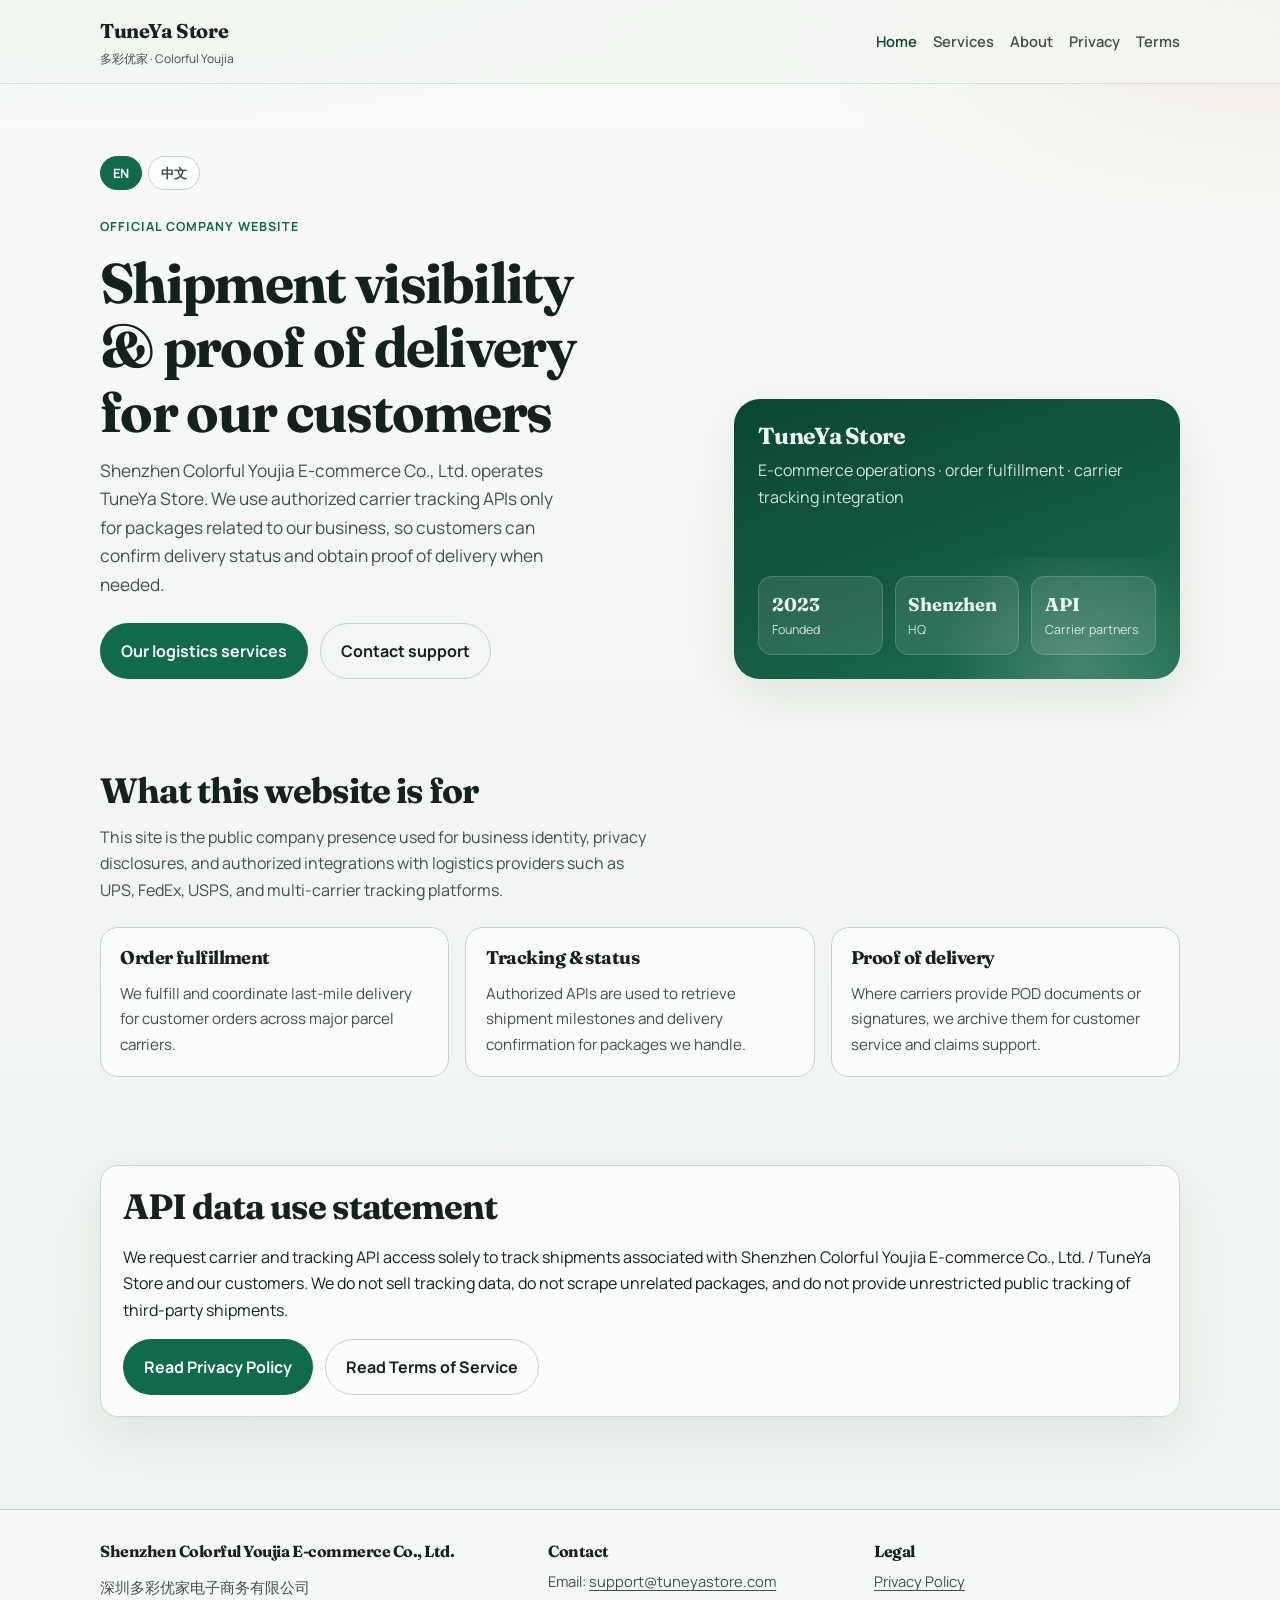
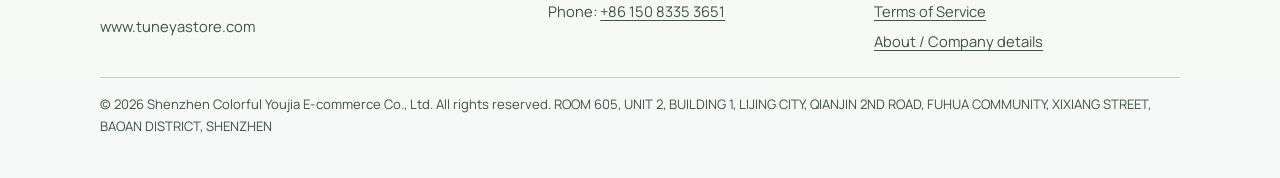
==== index.html @ a7aed3fa "Add TuneYa Store company website for carrier API review. Static bilingual site with privacy/terms fo" ====
<!DOCTYPE html>
<html lang="en">
<head>
  <meta charset="UTF-8" />
  <meta name="viewport" content="width=device-width, initial-scale=1" />
  <title>TuneYa Store | Shenzhen Colorful Youjia E-commerce</title>
  <meta name="description" content="Official website of Shenzhen Colorful Youjia E-commerce Co., Ltd. Order fulfillment, shipment tracking, and proof-of-delivery services for customer packages." />
  <link rel="canonical" href="https://www.tuneyastore.com/" />
  <link rel="preconnect" href="https://fonts.googleapis.com" />
  <link rel="preconnect" href="https://fonts.gstatic.com" crossorigin />
  <link href="https://fonts.googleapis.com/css2?family=Fraunces:opsz,wght@9..144,560;9..144,700&family=Manrope:wght@400;600;700&display=swap" rel="stylesheet" />
  <link rel="stylesheet" href="/assets/styles.css" />
</head>
<body>
  <header class="site-header">
    <div class="wrap nav">
      <a class="brand" href="/">
        <strong>TuneYa Store</strong>
        <span>多彩优家 · Colorful Youjia</span>
      </a>
      <nav>
        <ul class="nav-links">
          <li><a href="/" aria-current="page"><span class="inline-lang" data-lang-block="en">Home</span><span class="inline-lang" data-lang-block="zh">首页</span></a></li>
          <li><a href="/services.html"><span class="inline-lang" data-lang-block="en">Services</span><span class="inline-lang" data-lang-block="zh">服务</span></a></li>
          <li><a href="/about.html"><span class="inline-lang" data-lang-block="en">About</span><span class="inline-lang" data-lang-block="zh">关于</span></a></li>
          <li><a href="/privacy.html"><span class="inline-lang" data-lang-block="en">Privacy</span><span class="inline-lang" data-lang-block="zh">隐私</span></a></li>
          <li><a href="/terms.html"><span class="inline-lang" data-lang-block="en">Terms</span><span class="inline-lang" data-lang-block="zh">条款</span></a></li>
        </ul>
      </nav>
    </div>
  </header>

  <main>
    <section class="hero">
      <div class="wrap hero-grid">
        <div>
          <div class="lang-switch" role="group" aria-label="Language">
            <button type="button" data-set-lang="en" aria-pressed="true">EN</button>
            <button type="button" data-set-lang="zh" aria-pressed="false">中文</button>
          </div>
          <div data-lang-block="en">
            <p class="eyebrow">Official company website</p>
            <h1>Shipment visibility &amp; proof of delivery for our customers</h1>
            <p class="lead">
              Shenzhen Colorful Youjia E-commerce Co., Ltd. operates TuneYa Store.
              We use authorized carrier tracking APIs only for packages related to our
              business, so customers can confirm delivery status and obtain proof of delivery when needed.
            </p>
            <div class="actions">
              <a class="btn btn-primary" href="/services.html">Our logistics services</a>
              <a class="btn btn-ghost" href="mailto:support@tuneyastore.com">Contact support</a>
            </div>
          </div>
          <div data-lang-block="zh">
            <p class="eyebrow">公司官方网站</p>
            <h1>为客户提供物流轨迹与投递证明服务</h1>
            <p class="lead">
              深圳多彩优家电子商务有限公司运营 TuneYa Store。
              我们仅通过承运商授权 API 查询与本公司业务相关的运单，
              用于向客户确认签收状态，并在需要时获取投递证明（POD）。
            </p>
            <div class="actions">
              <a class="btn btn-primary" href="/services.html">查看服务说明</a>
              <a class="btn btn-ghost" href="mailto:support@tuneyastore.com">联系客服</a>
            </div>
          </div>
        </div>

        <aside class="hero-panel" aria-label="Company snapshot">
          <div>
            <h2>TuneYa Store</h2>
            <p data-lang-block="en">E-commerce operations · order fulfillment · carrier tracking integration</p>
            <p data-lang-block="zh">电商运营 · 订单履约 · 承运商轨迹对接</p>
          </div>
          <div class="stat-row">
            <div class="stat">
              <strong>2023</strong>
              <span data-lang-block="en">Founded</span>
              <span data-lang-block="zh">成立年份</span>
            </div>
            <div class="stat">
              <strong>Shenzhen</strong>
              <span data-lang-block="en">HQ</span>
              <span data-lang-block="zh">总部</span>
            </div>
            <div class="stat">
              <strong>API</strong>
              <span data-lang-block="en">Carrier partners</span>
              <span data-lang-block="zh">承运商接口</span>
            </div>
          </div>
        </aside>
      </div>
    </section>

    <section class="section">
      <div class="wrap">
        <div class="section-head" data-lang-block="en">
          <h2>What this website is for</h2>
          <p>
            This site is the public company presence used for business identity,
            privacy disclosures, and authorized integrations with logistics providers
            such as UPS, FedEx, USPS, and multi-carrier tracking platforms.
          </p>
        </div>
        <div class="section-head" data-lang-block="zh">
          <h2>本网站用途</h2>
          <p>
            本站为公司对外公开信息与合规披露页面，用于业务身份说明、隐私政策公示，
            以及申请/使用 UPS、FedEx、USPS 及多承运商轨迹平台等授权接口。
          </p>
        </div>

        <div class="feature-list">
          <article class="feature">
            <h3 data-lang-block="en">Order fulfillment</h3>
            <h3 data-lang-block="zh">订单履约</h3>
            <p data-lang-block="en">We fulfill and coordinate last-mile delivery for customer orders across major parcel carriers.</p>
            <p data-lang-block="zh">我们为客户订单协调尾程派送，覆盖主流快递承运商。</p>
          </article>
          <article class="feature">
            <h3 data-lang-block="en">Tracking &amp; status</h3>
            <h3 data-lang-block="zh">轨迹与状态</h3>
            <p data-lang-block="en">Authorized APIs are used to retrieve shipment milestones and delivery confirmation for packages we handle.</p>
            <p data-lang-block="zh">通过授权 API 获取我司经手运单的物流节点与签收确认信息。</p>
          </article>
          <article class="feature">
            <h3 data-lang-block="en">Proof of delivery</h3>
            <h3 data-lang-block="zh">投递证明</h3>
            <p data-lang-block="en">Where carriers provide POD documents or signatures, we archive them for customer service and claims support.</p>
            <p data-lang-block="zh">在承运商提供 POD 文件或签收信息时，我们归档用于客服与理赔支持。</p>
          </article>
        </div>
      </div>
    </section>

    <section class="section">
      <div class="wrap panel">
        <div data-lang-block="en">
          <h2>API data use statement</h2>
          <p>
            We request carrier and tracking API access solely to track shipments associated with
            Shenzhen Colorful Youjia E-commerce Co., Ltd. / TuneYa Store and our customers.
            We do not sell tracking data, do not scrape unrelated packages, and do not provide
            unrestricted public tracking of third-party shipments.
          </p>
          <div class="actions" style="margin-top:1rem">
            <a class="btn btn-primary" href="/privacy.html">Read Privacy Policy</a>
            <a class="btn btn-ghost" href="/terms.html">Read Terms of Service</a>
          </div>
        </div>
        <div data-lang-block="zh">
          <h2>API 数据使用说明</h2>
          <p>
            我们申请承运商与轨迹 API，仅用于查询深圳多彩优家电子商务有限公司 / TuneYa Store
            及本公司客户相关运单。我们不出售轨迹数据，不抓取无关包裹，也不对外提供无限制的第三方运单查询。
          </p>
          <div class="actions" style="margin-top:1rem">
            <a class="btn btn-primary" href="/privacy.html">阅读隐私政策</a>
            <a class="btn btn-ghost" href="/terms.html">阅读服务条款</a>
          </div>
        </div>
      </div>
    </section>
  </main>

  <footer class="site-footer">
    <div class="wrap footer-grid">
      <div>
        <h3>Shenzhen Colorful Youjia E-commerce Co., Ltd.</h3>
        <p>深圳多彩优家电子商务有限公司</p>
        <p>www.tuneyastore.com</p>
      </div>
      <div>
        <h3 data-lang-block="en">Contact</h3>
        <h3 data-lang-block="zh">联系方式</h3>
        <ul>
          <li>Email: <a href="mailto:support@tuneyastore.com">support@tuneyastore.com</a></li>
          <li>Phone: <a href="tel:+8615083353651">+86 150 8335 3651</a></li>
        </ul>
      </div>
      <div>
        <h3 data-lang-block="en">Legal</h3>
        <h3 data-lang-block="zh">法律信息</h3>
        <ul>
          <li><a href="/privacy.html">Privacy Policy</a></li>
          <li><a href="/terms.html">Terms of Service</a></li>
          <li><a href="/about.html">About / Company details</a></li>
        </ul>
      </div>
    </div>
    <div class="wrap legal-note">
      © <span id="year"></span> Shenzhen Colorful Youjia E-commerce Co., Ltd. All rights reserved.
      ROOM 605, UNIT 2, BUILDING 1, LIJING CITY, QIANJIN 2ND ROAD, FUHUA COMMUNITY, XIXIANG STREET, BAOAN DISTRICT, SHENZHEN
    </div>
  </footer>

  <script src="/assets/site.js"></script>
</body>
</html>
---- assets/styles.css ----
:root {
  --ink: #13221c;
  --ink-soft: #3d5248;
  --paper: #f3f6f2;
  --paper-2: #e7efe8;
  --line: #c5d4c9;
  --brand: #0f6b4c;
  --brand-deep: #0a4633;
  --accent: #c45c26;
  --white: #ffffff;
  --shadow: 0 18px 50px rgba(19, 34, 28, 0.08);
  --radius: 18px;
  --max: 1080px;
  --font-display: "Fraunces", Georgia, serif;
  --font-body: "Manrope", "Segoe UI", sans-serif;
}

*,
*::before,
*::after {
  box-sizing: border-box;
}

html {
  scroll-behavior: smooth;
}

body {
  margin: 0;
  color: var(--ink);
  font-family: var(--font-body);
  font-size: 16px;
  line-height: 1.65;
  background:
    radial-gradient(1200px 500px at 10% -10%, rgba(15, 107, 76, 0.12), transparent 60%),
    radial-gradient(900px 420px at 100% 0%, rgba(196, 92, 38, 0.1), transparent 55%),
    linear-gradient(180deg, #f7faf7 0%, var(--paper) 40%, #eef3ef 100%);
  min-height: 100vh;
}

img {
  max-width: 100%;
  display: block;
}

a {
  color: var(--brand-deep);
  text-decoration-thickness: 1px;
  text-underline-offset: 3px;
}

a:hover {
  color: var(--accent);
}

.wrap {
  width: min(100% - 2rem, var(--max));
  margin-inline: auto;
}

.site-header {
  position: sticky;
  top: 0;
  z-index: 20;
  backdrop-filter: blur(14px);
  background: rgba(243, 246, 242, 0.86);
  border-bottom: 1px solid rgba(197, 212, 201, 0.7);
}

.nav {
  display: flex;
  align-items: center;
  justify-content: space-between;
  gap: 1rem;
  padding: 0.9rem 0;
}

.brand {
  display: flex;
  flex-direction: column;
  gap: 0.1rem;
  text-decoration: none;
  color: inherit;
}

.brand strong {
  font-family: var(--font-display);
  font-size: 1.25rem;
  letter-spacing: -0.02em;
}

.brand span {
  font-size: 0.75rem;
  color: var(--ink-soft);
}

.nav-links {
  display: flex;
  flex-wrap: wrap;
  gap: 0.35rem 1rem;
  list-style: none;
  margin: 0;
  padding: 0;
}

.nav-links a {
  text-decoration: none;
  color: var(--ink-soft);
  font-weight: 600;
  font-size: 0.92rem;
}

.nav-links a[aria-current="page"],
.nav-links a:hover {
  color: var(--brand-deep);
}

.hero {
  padding: 4.5rem 0 3rem;
}

.hero-grid {
  display: grid;
  gap: 2rem;
  align-items: end;
}

@media (min-width: 860px) {
  .hero-grid {
    grid-template-columns: 1.35fr 1fr;
  }
}

.eyebrow {
  display: inline-block;
  margin-bottom: 0.85rem;
  color: var(--brand);
  font-weight: 700;
  letter-spacing: 0.08em;
  text-transform: uppercase;
  font-size: 0.78rem;
}

h1,
h2,
h3 {
  font-family: var(--font-display);
  letter-spacing: -0.03em;
  line-height: 1.15;
  margin: 0 0 0.8rem;
}

h1 {
  font-size: clamp(2.2rem, 5vw, 3.5rem);
  max-width: 14ch;
}

h2 {
  font-size: clamp(1.6rem, 3vw, 2.2rem);
}

.lead {
  font-size: 1.08rem;
  color: var(--ink-soft);
  max-width: 42ch;
  margin: 0 0 1.5rem;
}

.actions {
  display: flex;
  flex-wrap: wrap;
  gap: 0.75rem;
}

.btn {
  display: inline-flex;
  align-items: center;
  justify-content: center;
  gap: 0.4rem;
  border-radius: 999px;
  padding: 0.85rem 1.25rem;
  font-weight: 700;
  text-decoration: none;
  border: 1px solid transparent;
  transition: transform 0.2s ease, background 0.2s ease, color 0.2s ease;
}

.btn:hover {
  transform: translateY(-1px);
}

.btn-primary {
  background: var(--brand);
  color: var(--white);
}

.btn-primary:hover {
  background: var(--brand-deep);
  color: var(--white);
}

.btn-ghost {
  background: transparent;
  border-color: var(--line);
  color: var(--ink);
}

.hero-panel {
  background: linear-gradient(160deg, var(--brand-deep), #145a42 55%, #1d6f52);
  color: #edf7f1;
  border-radius: calc(var(--radius) + 8px);
  padding: 1.5rem;
  box-shadow: var(--shadow);
  min-height: 280px;
  display: flex;
  flex-direction: column;
  justify-content: space-between;
  position: relative;
  overflow: hidden;
}

.hero-panel::after {
  content: "";
  position: absolute;
  inset: auto -20% -35% 35%;
  height: 220px;
  background: radial-gradient(circle, rgba(255, 255, 255, 0.18), transparent 65%);
  pointer-events: none;
}

.hero-panel h2 {
  font-size: 1.45rem;
  margin-bottom: 0.5rem;
}

.hero-panel p {
  margin: 0;
  color: rgba(237, 247, 241, 0.88);
}

.stat-row {
  display: grid;
  grid-template-columns: repeat(3, 1fr);
  gap: 0.75rem;
  margin-top: 1.5rem;
}

.stat {
  background: rgba(255, 255, 255, 0.1);
  border: 1px solid rgba(255, 255, 255, 0.16);
  border-radius: 14px;
  padding: 0.8rem;
}

.stat strong {
  display: block;
  font-family: var(--font-display);
  font-size: 1.15rem;
}

.stat span {
  font-size: 0.78rem;
  opacity: 0.85;
}

.section {
  padding: 2.75rem 0;
}

.section-head {
  margin-bottom: 1.5rem;
  max-width: 55ch;
}

.section-head p {
  margin: 0;
  color: var(--ink-soft);
}

.panel {
  background: rgba(255, 255, 255, 0.72);
  border: 1px solid rgba(197, 212, 201, 0.85);
  border-radius: var(--radius);
  padding: 1.35rem 1.4rem;
  box-shadow: var(--shadow);
}

.stack > * + * {
  margin-top: 1rem;
}

.feature-list {
  display: grid;
  gap: 1rem;
}

@media (min-width: 760px) {
  .feature-list {
    grid-template-columns: repeat(3, 1fr);
  }
}

.feature {
  padding: 1.2rem;
  border-radius: var(--radius);
  background: rgba(255, 255, 255, 0.65);
  border: 1px solid var(--line);
}

.feature h3 {
  font-size: 1.15rem;
}

.feature p {
  margin: 0;
  color: var(--ink-soft);
  font-size: 0.95rem;
}

.meta-grid {
  display: grid;
  gap: 0.85rem;
}

@media (min-width: 720px) {
  .meta-grid {
    grid-template-columns: 1fr 1fr;
  }
}

.meta-item {
  padding: 1rem 1.1rem;
  border-left: 3px solid var(--brand);
  background: rgba(255, 255, 255, 0.55);
  border-radius: 0 14px 14px 0;
}

.meta-item dt {
  font-size: 0.78rem;
  text-transform: uppercase;
  letter-spacing: 0.06em;
  color: var(--ink-soft);
  font-weight: 700;
}

.meta-item dd {
  margin: 0.25rem 0 0;
  font-weight: 600;
}

.prose {
  max-width: 72ch;
}

.prose h2 {
  margin-top: 2rem;
}

.prose p,
.prose li {
  color: var(--ink-soft);
}

.prose ul {
  padding-left: 1.2rem;
}

.page-hero {
  padding: 3.2rem 0 1.2rem;
}

.page-hero p {
  max-width: 55ch;
  color: var(--ink-soft);
  margin: 0;
}

.site-footer {
  margin-top: 3rem;
  border-top: 1px solid var(--line);
  background: rgba(255, 255, 255, 0.45);
  padding: 2rem 0 2.5rem;
}

.footer-grid {
  display: grid;
  gap: 1.25rem;
}

@media (min-width: 800px) {
  .footer-grid {
    grid-template-columns: 1.4fr 1fr 1fr;
  }
}

.site-footer h3 {
  font-size: 1rem;
  margin-bottom: 0.55rem;
}

.site-footer p,
.site-footer li,
.site-footer a {
  color: var(--ink-soft);
  font-size: 0.92rem;
}

.site-footer ul {
  list-style: none;
  margin: 0;
  padding: 0;
}

.site-footer li + li {
  margin-top: 0.35rem;
}

.legal-note {
  margin-top: 1.5rem;
  padding-top: 1rem;
  border-top: 1px solid var(--line);
  font-size: 0.82rem;
  color: var(--ink-soft);
}

.lang-switch {
  display: inline-flex;
  gap: 0.35rem;
  margin-bottom: 0.85rem;
}

.lang-switch button {
  border: 1px solid var(--line);
  background: rgba(255, 255, 255, 0.7);
  border-radius: 999px;
  padding: 0.35rem 0.75rem;
  font: inherit;
  font-size: 0.8rem;
  font-weight: 700;
  cursor: pointer;
  color: var(--ink-soft);
}

.lang-switch button[aria-pressed="true"] {
  background: var(--brand);
  border-color: var(--brand);
  color: white;
}

[data-lang-block] {
  display: none;
}

html[lang="en"] [data-lang-block="en"],
html[lang="zh"] [data-lang-block="zh"] {
  display: block;
}

html[lang="en"] .nav [data-lang-block="en"],
html[lang="zh"] .nav [data-lang-block="zh"],
html[lang="en"] .inline-lang[data-lang-block="en"],
html[lang="zh"] .inline-lang[data-lang-block="zh"] {
  display: inline;
}
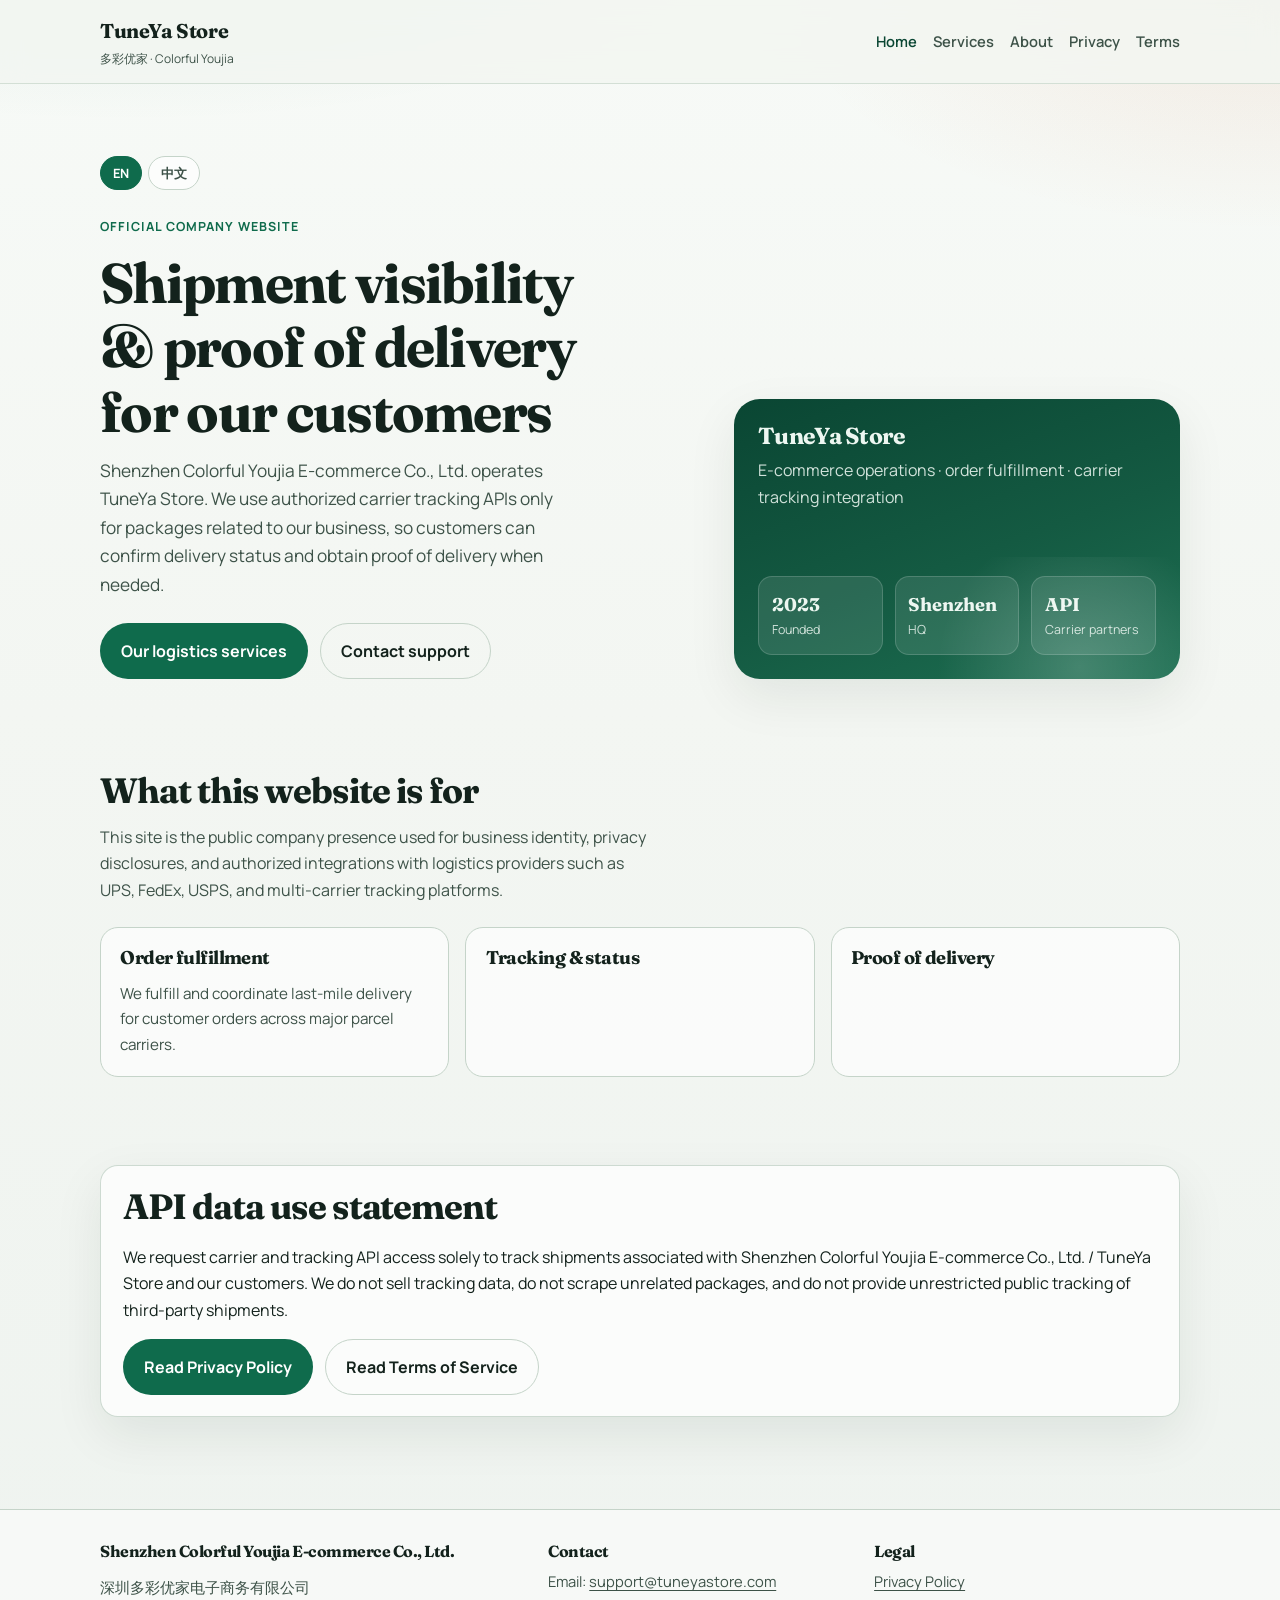
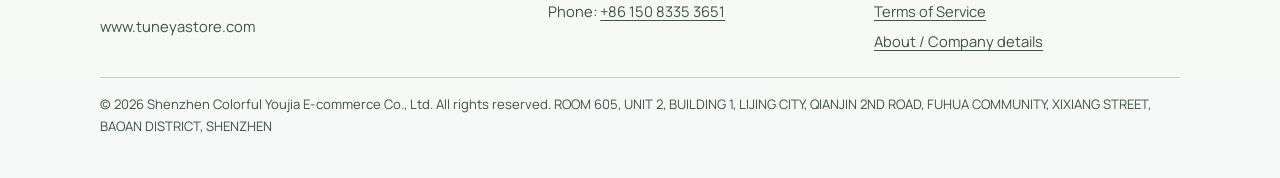
==== commit c74c60f9: "Fix blank English text on first page load. Show EN by default in CSS and switch languages via data-u" ====
--- a/index.html
+++ b/index.html
@@ -1,5 +1,5 @@
 <!DOCTYPE html>
-<html lang="en">
+<html lang="en" data-ui-lang="en">
 <head>
   <meta charset="UTF-8" />
   <meta name="viewport" content="width=device-width, initial-scale=1" />
@@ -53,11 +53,11 @@
           </div>
           <div data-lang-block="zh">
             <p class="eyebrow">公司官方网站</p>
-            <h1>为客户提供物流轨迹与投递证明服务</h1>
+            <h1>为客户提供物流轨迹与投递证明服�?/h1>
             <p class="lead">
-              深圳多彩优家电子商务有限公司运营 TuneYa Store。
-              我们仅通过承运商授权 API 查询与本公司业务相关的运单，
-              用于向客户确认签收状态，并在需要时获取投递证明（POD）。
+              深圳多彩优家电子商务有限公司运营 TuneYa Store�?
+              我们仅通过承运商授�?API 查询与本公司业务相关的运单，
+              用于向客户确认签收状态，并在需要时获取投递证明（POD）�?
             </p>
             <div class="actions">
               <a class="btn btn-primary" href="/services.html">查看服务说明</a>
@@ -70,7 +70,7 @@
           <div>
             <h2>TuneYa Store</h2>
             <p data-lang-block="en">E-commerce operations · order fulfillment · carrier tracking integration</p>
-            <p data-lang-block="zh">电商运营 · 订单履约 · 承运商轨迹对接</p>
+            <p data-lang-block="zh">电商运营 · 订单履约 · 承运商轨迹对�?/p>
           </div>
           <div class="stat-row">
             <div class="stat">
@@ -86,7 +86,7 @@
             <div class="stat">
               <strong>API</strong>
               <span data-lang-block="en">Carrier partners</span>
-              <span data-lang-block="zh">承运商接口</span>
+              <span data-lang-block="zh">承运商接�?/span>
             </div>
           </div>
         </aside>
@@ -104,10 +104,10 @@
           </p>
         </div>
         <div class="section-head" data-lang-block="zh">
-          <h2>本网站用途</h2>
+          <h2>本网站用�?/h2>
           <p>
             本站为公司对外公开信息与合规披露页面，用于业务身份说明、隐私政策公示，
-            以及申请/使用 UPS、FedEx、USPS 及多承运商轨迹平台等授权接口。
+            以及申请/使用 UPS、FedEx、USPS 及多承运商轨迹平台等授权接口�?
           </p>
         </div>
 
@@ -116,19 +116,19 @@
             <h3 data-lang-block="en">Order fulfillment</h3>
             <h3 data-lang-block="zh">订单履约</h3>
             <p data-lang-block="en">We fulfill and coordinate last-mile delivery for customer orders across major parcel carriers.</p>
-            <p data-lang-block="zh">我们为客户订单协调尾程派送，覆盖主流快递承运商。</p>
+            <p data-lang-block="zh">我们为客户订单协调尾程派送，覆盖主流快递承运商�?/p>
           </article>
           <article class="feature">
             <h3 data-lang-block="en">Tracking &amp; status</h3>
-            <h3 data-lang-block="zh">轨迹与状态</h3>
+            <h3 data-lang-block="zh">轨迹与状�?/h3>
             <p data-lang-block="en">Authorized APIs are used to retrieve shipment milestones and delivery confirmation for packages we handle.</p>
-            <p data-lang-block="zh">通过授权 API 获取我司经手运单的物流节点与签收确认信息。</p>
+            <p data-lang-block="zh">通过授权 API 获取我司经手运单的物流节点与签收确认信息�?/p>
           </article>
           <article class="feature">
             <h3 data-lang-block="en">Proof of delivery</h3>
-            <h3 data-lang-block="zh">投递证明</h3>
+            <h3 data-lang-block="zh">投递证�?/h3>
             <p data-lang-block="en">Where carriers provide POD documents or signatures, we archive them for customer service and claims support.</p>
-            <p data-lang-block="zh">在承运商提供 POD 文件或签收信息时，我们归档用于客服与理赔支持。</p>
+            <p data-lang-block="zh">在承运商提供 POD 文件或签收信息时，我们归档用于客服与理赔支持�?/p>
           </article>
         </div>
       </div>
@@ -153,7 +153,7 @@
           <h2>API 数据使用说明</h2>
           <p>
             我们申请承运商与轨迹 API，仅用于查询深圳多彩优家电子商务有限公司 / TuneYa Store
-            及本公司客户相关运单。我们不出售轨迹数据，不抓取无关包裹，也不对外提供无限制的第三方运单查询。
+            及本公司客户相关运单。我们不出售轨迹数据，不抓取无关包裹，也不对外提供无限制的第三方运单查询�?
           </p>
           <div class="actions" style="margin-top:1rem">
             <a class="btn btn-primary" href="/privacy.html">阅读隐私政策</a>
--- a/assets/styles.css
+++ b/assets/styles.css
@@ -447,18 +447,40 @@
   color: white;
 }
 
-[data-lang-block] {
+/* Default: English visible even before JS (avoids blank first paint) */
+[data-lang-block="zh"] {
   display: none;
 }
 
-html[lang="en"] [data-lang-block="en"],
-html[lang="zh"] [data-lang-block="zh"] {
+[data-lang-block="en"] {
   display: block;
 }
 
-html[lang="en"] .nav [data-lang-block="en"],
-html[lang="zh"] .nav [data-lang-block="zh"],
-html[lang="en"] .inline-lang[data-lang-block="en"],
-html[lang="zh"] .inline-lang[data-lang-block="zh"] {
+.inline-lang[data-lang-block="en"],
+.nav [data-lang-block="en"] {
   display: inline;
 }
+
+.inline-lang[data-lang-block="zh"],
+.nav [data-lang-block="zh"] {
+  display: none;
+}
+
+/* Chinese UI mode via data-ui-lang (set by site.js) */
+html[data-ui-lang="zh"] [data-lang-block="en"] {
+  display: none;
+}
+
+html[data-ui-lang="zh"] [data-lang-block="zh"] {
+  display: block;
+}
+
+html[data-ui-lang="zh"] .inline-lang[data-lang-block="zh"],
+html[data-ui-lang="zh"] .nav [data-lang-block="zh"] {
+  display: inline;
+}
+
+html[data-ui-lang="zh"] .inline-lang[data-lang-block="en"],
+html[data-ui-lang="zh"] .nav [data-lang-block="en"] {
+  display: none;
+}
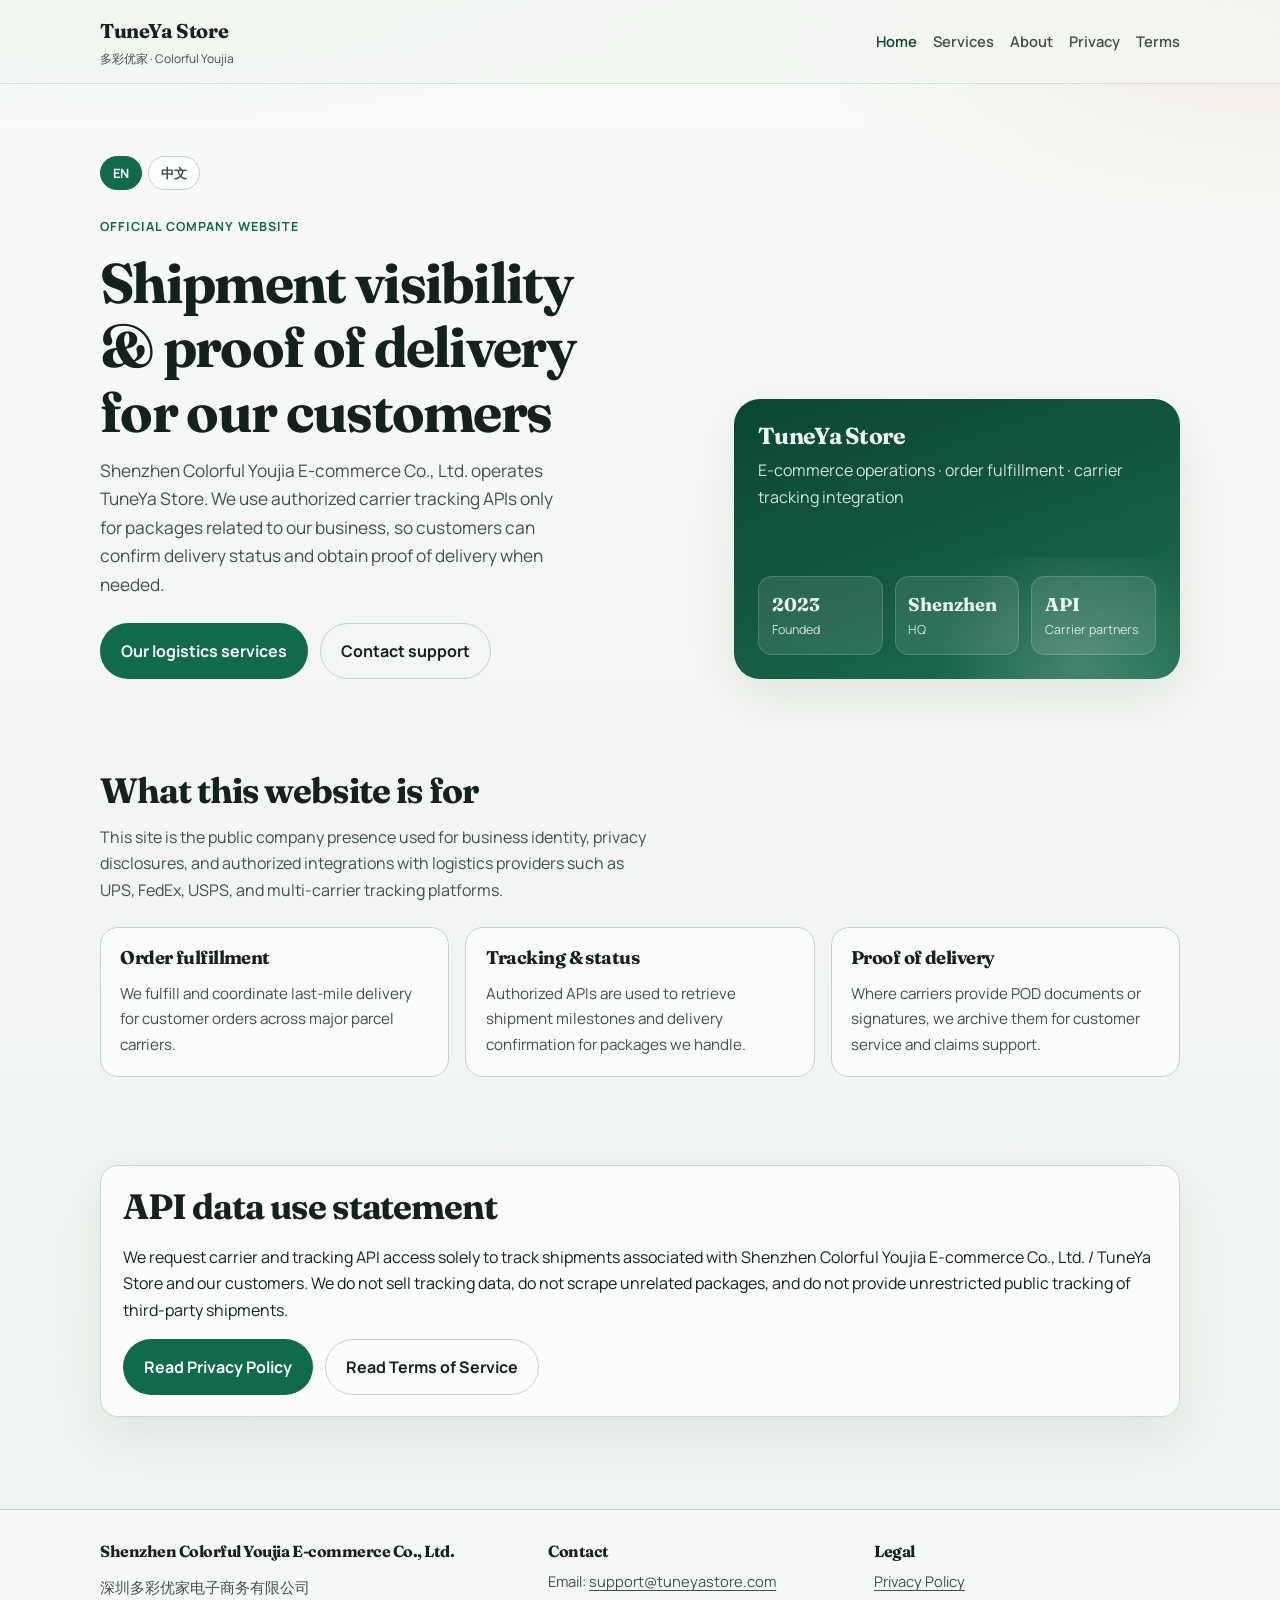
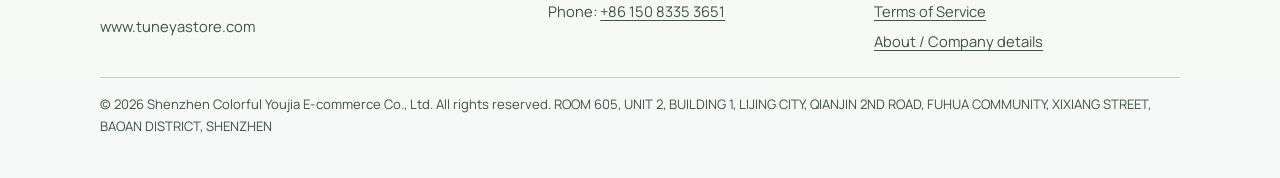
==== commit 0a7f8080: "Restore UTF-8 HTML and keep English-first language fix. PowerShell Set-Content had corrupted Chinese" ====
--- a/index.html
+++ b/index.html
@@ -53,11 +53,11 @@
           </div>
           <div data-lang-block="zh">
             <p class="eyebrow">公司官方网站</p>
-            <h1>为客户提供物流轨迹与投递证明服�?/h1>
+            <h1>为客户提供物流轨迹与投递证明服务</h1>
             <p class="lead">
-              深圳多彩优家电子商务有限公司运营 TuneYa Store�?
-              我们仅通过承运商授�?API 查询与本公司业务相关的运单，
-              用于向客户确认签收状态，并在需要时获取投递证明（POD）�?
+              深圳多彩优家电子商务有限公司运营 TuneYa Store。
+              我们仅通过承运商授权 API 查询与本公司业务相关的运单，
+              用于向客户确认签收状态，并在需要时获取投递证明（POD）。
             </p>
             <div class="actions">
               <a class="btn btn-primary" href="/services.html">查看服务说明</a>
@@ -70,7 +70,7 @@
           <div>
             <h2>TuneYa Store</h2>
             <p data-lang-block="en">E-commerce operations · order fulfillment · carrier tracking integration</p>
-            <p data-lang-block="zh">电商运营 · 订单履约 · 承运商轨迹对�?/p>
+            <p data-lang-block="zh">电商运营 · 订单履约 · 承运商轨迹对接</p>
           </div>
           <div class="stat-row">
             <div class="stat">
@@ -86,7 +86,7 @@
             <div class="stat">
               <strong>API</strong>
               <span data-lang-block="en">Carrier partners</span>
-              <span data-lang-block="zh">承运商接�?/span>
+              <span data-lang-block="zh">承运商接口</span>
             </div>
           </div>
         </aside>
@@ -104,10 +104,10 @@
           </p>
         </div>
         <div class="section-head" data-lang-block="zh">
-          <h2>本网站用�?/h2>
+          <h2>本网站用途</h2>
           <p>
             本站为公司对外公开信息与合规披露页面，用于业务身份说明、隐私政策公示，
-            以及申请/使用 UPS、FedEx、USPS 及多承运商轨迹平台等授权接口�?
+            以及申请/使用 UPS、FedEx、USPS 及多承运商轨迹平台等授权接口。
           </p>
         </div>
 
@@ -116,19 +116,19 @@
             <h3 data-lang-block="en">Order fulfillment</h3>
             <h3 data-lang-block="zh">订单履约</h3>
             <p data-lang-block="en">We fulfill and coordinate last-mile delivery for customer orders across major parcel carriers.</p>
-            <p data-lang-block="zh">我们为客户订单协调尾程派送，覆盖主流快递承运商�?/p>
+            <p data-lang-block="zh">我们为客户订单协调尾程派送，覆盖主流快递承运商。</p>
           </article>
           <article class="feature">
             <h3 data-lang-block="en">Tracking &amp; status</h3>
-            <h3 data-lang-block="zh">轨迹与状�?/h3>
+            <h3 data-lang-block="zh">轨迹与状态</h3>
             <p data-lang-block="en">Authorized APIs are used to retrieve shipment milestones and delivery confirmation for packages we handle.</p>
-            <p data-lang-block="zh">通过授权 API 获取我司经手运单的物流节点与签收确认信息�?/p>
+            <p data-lang-block="zh">通过授权 API 获取我司经手运单的物流节点与签收确认信息。</p>
           </article>
           <article class="feature">
             <h3 data-lang-block="en">Proof of delivery</h3>
-            <h3 data-lang-block="zh">投递证�?/h3>
+            <h3 data-lang-block="zh">投递证明</h3>
             <p data-lang-block="en">Where carriers provide POD documents or signatures, we archive them for customer service and claims support.</p>
-            <p data-lang-block="zh">在承运商提供 POD 文件或签收信息时，我们归档用于客服与理赔支持�?/p>
+            <p data-lang-block="zh">在承运商提供 POD 文件或签收信息时，我们归档用于客服与理赔支持。</p>
           </article>
         </div>
       </div>
@@ -153,7 +153,7 @@
           <h2>API 数据使用说明</h2>
           <p>
             我们申请承运商与轨迹 API，仅用于查询深圳多彩优家电子商务有限公司 / TuneYa Store
-            及本公司客户相关运单。我们不出售轨迹数据，不抓取无关包裹，也不对外提供无限制的第三方运单查询�?
+            及本公司客户相关运单。我们不出售轨迹数据，不抓取无关包裹，也不对外提供无限制的第三方运单查询。
           </p>
           <div class="actions" style="margin-top:1rem">
             <a class="btn btn-primary" href="/privacy.html">阅读隐私政策</a>
